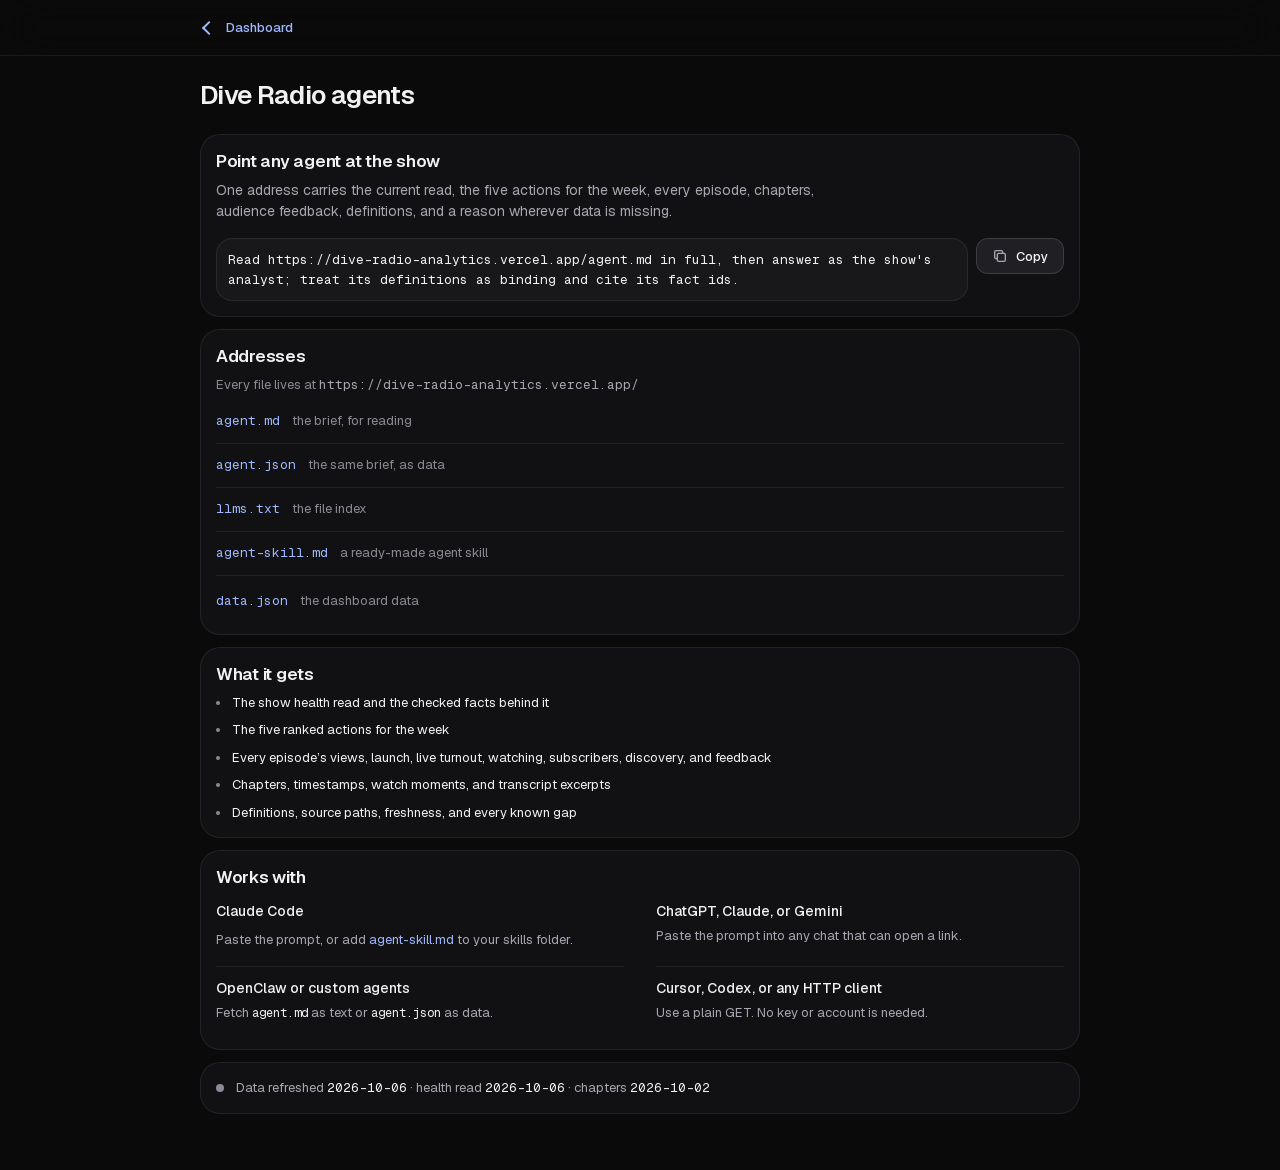
==== agents.html @ a2322698 "Critic round 3 fixes: skip link stays on the page, selection and scroll survive navigation, #episode" ====
<!doctype html>
<html lang="en">
<head>
<meta charset="utf-8" />
<meta name="viewport" content="width=device-width, initial-scale=1" />
<link rel="icon" href="data:image/svg+xml,%3Csvg xmlns='http://www.w3.org/2000/svg' viewBox='0 0 16 16'%3E%3Crect width='16' height='16' rx='4' fill='%230a0a0b'/%3E%3Ccircle cx='8' cy='8' r='5.25' fill='none' stroke='%23f2f2f4' stroke-width='1.5'/%3E%3Ccircle cx='8' cy='8' r='2' fill='%23f2f2f4'/%3E%3C/svg%3E" />
<meta name="theme-color" content="#0a0a0b" />
<title>Dive Radio — Agents</title>
<style>
  /* Geist + Geist Mono, Latin subsets, variable 100–900 — © 2024 Vercel, SIL Open Font License 1.1 */
  @font-face { font-family: "Geist"; font-style: normal; font-weight: 100 900; font-display: swap; src: url([data-uri]) format("woff2"); unicode-range: U+0000-00FF, U+0131, U+0152-0153, U+02BB-02BC, U+02C6, U+02DA, U+02DC, U+0304, U+0308, U+0329, U+2000-206F, U+20AC, U+2122, U+2191, U+2193, U+2212, U+2215, U+FEFF, U+FFFD; }
  @font-face { font-family: "Geist Mono"; font-style: normal; font-weight: 100 900; font-display: swap; src: url([data-uri]) format("woff2"); unicode-range: U+0000-00FF, U+0131, U+0152-0153, U+02BB-02BC, U+02C6, U+02DA, U+02DC, U+0304, U+0308, U+0329, U+2000-206F, U+20AC, U+2122, U+2191, U+2193, U+2212, U+2215, U+FEFF, U+FFFD; }
  @font-face { font-family: "Geist Fallback"; src: local("Arial"); ascent-override: 95.94%; descent-override: 28.16%; line-gap-override: 0%; size-adjust: 104.76%; }
  @font-face { font-family: "Geist Mono Fallback"; src: local("Arial"); ascent-override: 74.67%; descent-override: 21.92%; line-gap-override: 0%; size-adjust: 134.59%; }
  :root {
    color-scheme: dark;
    --font-sans: "Geist", "Geist Fallback", ui-sans-serif, system-ui, -apple-system, sans-serif;
    --font-mono: "Geist Mono", "Geist Mono Fallback", ui-monospace, "SF Mono", Menlo, monospace;
    --type-scale: 1; --body-size: 0.9375rem; --hero-size: 2.125rem;
    --text-caption: calc(0.6875rem * var(--type-scale)); --text-meta: calc(0.75rem * var(--type-scale));
    --text-body-sm: calc(0.8125rem * var(--type-scale)); --text-body: calc(var(--body-size) * var(--type-scale));
    --text-title: calc(1.0625rem * var(--type-scale)); --text-num-lg: calc(1.25rem * var(--type-scale));
    --text-display: calc(1.625rem * var(--type-scale)); --text-hero: calc(var(--hero-size) * var(--type-scale));
    --canvas: #0a0a0b; --surface-1: #111113; --surface-2: #18181b; --surface-3: #202024; --surface-4: #2a2a30;
    --popover: #141417; --line: rgb(255 255 255 / 0.075); --line-strong: rgb(255 255 255 / 0.13);
    --scrim: rgb(0 0 0 / 0.6); --scrim-sheet: rgb(0 0 0 / 0.65);
    --shadow-sheet: 0 -24px 48px -24px rgb(0 0 0 / 0.8);
    --shadow-pop: 0 4px 6px -1px rgb(0 0 0 / 0.1), 0 2px 4px -2px rgb(0 0 0 / 0.1), 0 0 0 1px rgb(242 242 244 / 0.1);
    --shadow-dialog: 0 24px 64px -16px rgb(0 0 0 / 0.75), 0 0 0 1px var(--line-strong);
    --shadow-thumb: 0 1px 2px rgb(0 0 0 / 0.4), inset 0 0 0 1px var(--line-strong);
    --fg-1: #f2f2f4; --fg-2: #a7a7b2; --fg-3: #8a8a95; --fg-4: #5f5f69;
    --pos: #3ad48a; --pos-soft: rgb(58 212 138 / 0.12);
    --neg: #ff6b6b; --neg-soft: rgb(255 107 107 / 0.12);
    --warn: #f2b84b; --warn-soft: rgb(242 184 75 / 0.11); --warn-ring: rgb(242 184 75 / 0.18);
    --tint: #6b93ff; --tint-hover: #82a5ff; --tint-press: #5a83f0; --tint-soft: rgb(107 147 255 / 0.14); --tint-fg: #9fb8ff;
    --selected-bg: var(--fg-1); --selected-fg: var(--canvas); --selection-ring: rgb(255 255 255 / 0.45);
    --series-1: #d4609a; --series-1-dim: #a94f7d; --series-2: #b9b9c3; --series-2-dim: #74747f;
    --series-focus: var(--fg-1); --series-context: rgb(255 255 255 / 0.16); --series-typical: var(--fg-3);
    --chart-grid: rgb(255 255 255 / 0.055); --chart-axis: var(--fg-3); --chart-gap: var(--surface-1);
    --radius-sm: 4px; --radius-md: 8px; --radius-lg: 12px; --radius-xl: 16px; --radius-2xl: 20px; --radius-full: 999px;
    --d-gutter: 16px; --d-card: 16px; --d-inner: 12px; --d-section: 24px; --d-row: 12px;
    --topbar-h: 48px; --content-max: 1240px;
    --ease-out-expo: cubic-bezier(0.16, 1, 0.3, 1); --ease-out-quart: cubic-bezier(0.25, 1, 0.5, 1);
    --gap: 16px;
  }
  @media (min-width: 48rem) {
    :root { --body-size: 0.875rem; --hero-size: 2.5rem; --topbar-h: 56px; --d-gutter: 24px; }
  }
  * { box-sizing: border-box; }
  html { background: var(--canvas); -webkit-text-size-adjust: 100%; -webkit-tap-highlight-color: transparent; }
  body { margin: 0; background: var(--canvas); color: var(--fg-1); font-family: var(--font-sans);
    font-size: var(--text-body); line-height: 1.42; font-feature-settings: "cv11"; -webkit-font-smoothing: antialiased; }
  ::selection { background: var(--tint-soft); color: var(--fg-1); }
  :focus-visible { outline: 2px solid var(--tint); outline-offset: 2px; }
  h1, h2, h3 { text-wrap: balance; }
  /* top bar: the system's sticky chrome; on a detail page the title is a back button */
  header { position: sticky; top: 0; z-index: 30; height: var(--topbar-h);
    background: color-mix(in oklab, var(--canvas) 85%, transparent); box-shadow: inset 0 -1px 0 var(--line);
    -webkit-backdrop-filter: blur(24px); backdrop-filter: blur(24px); }
  @supports (backdrop-filter: blur(1px)) { header { background: color-mix(in oklab, var(--canvas) 70%, transparent); } }
  .topin { max-width: calc(880px + 2 * var(--d-gutter)); height: 100%; margin: 0 auto; padding: 0 var(--d-gutter);
    display: flex; align-items: center; gap: 8px; }
  .back { display: inline-flex; align-items: center; gap: 8px; height: 44px; margin-left: -8px; padding: 0 8px 0 4px;
    border-radius: var(--radius-lg); color: var(--tint-fg); font-size: var(--text-body); font-weight: 500; text-decoration: none;
    transition: background 150ms var(--ease-out-quart); }
  .back::before { content: ""; width: 8px; height: 8px; margin: 0 4px 0 8px; border-left: 2px solid currentColor;
    border-bottom: 2px solid currentColor; transform: rotate(45deg); }
  .back:hover { background: var(--surface-2); }
  @media (min-width: 48rem) { .back { height: 32px; font-size: var(--text-body-sm); } }
  .wrap { max-width: calc(880px + 2 * var(--d-gutter)); margin: 0 auto; padding: var(--d-section) var(--d-gutter) 56px; }
  h1 { margin: 0 0 var(--d-section); font-size: var(--text-display); line-height: 1.16; font-weight: 600; letter-spacing: -0.025em; }
  main { display: grid; gap: 12px; }
  /* cards: surface-1, an inset hairline, radius 20 */
  .card { padding: var(--d-card); border-radius: var(--radius-2xl); background: var(--surface-1); box-shadow: inset 0 0 0 1px var(--line); }
  h2, h3 { margin: 0 0 8px; font-size: var(--text-title); line-height: 1.3; font-weight: 600; letter-spacing: -0.015em; color: var(--fg-1); }
  @media (min-width: 48rem) { h3 { font-size: var(--text-body); } }
  p { max-width: 62ch; margin: 0; color: var(--fg-2); line-height: 1.5; }
  /* the prompt: a field well with its one action beside it */
  .prompt { display: grid; grid-template-columns: minmax(0, 1fr) auto; gap: 8px; margin-top: 16px; align-items: stretch; }
  .prompt code { display: block; min-width: 0; padding: 12px; border-radius: var(--radius-xl);
    background: var(--surface-2); box-shadow: inset 0 0 0 1px var(--line);
    color: var(--fg-1); font-family: var(--font-mono); font-size: var(--text-body-sm); line-height: 1.5;
    white-space: pre-wrap; overflow-wrap: anywhere; }
  /* Copy: the system's secondary button */
  button { position: relative; display: inline-flex; align-items: center; justify-content: center; gap: 8px; height: 44px;
    border: 0; border-radius: var(--radius-lg); padding: 0 16px; background: var(--surface-3); box-shadow: inset 0 0 0 1px var(--line-strong);
    color: var(--fg-1); font-family: var(--font-sans); font-size: var(--text-body); font-weight: 500; cursor: pointer; align-self: start;
    transition: background 150ms var(--ease-out-quart), transform 150ms var(--ease-out-quart); }
  button svg { width: 16px; height: 16px; color: var(--fg-2); }
  button:hover { background: var(--surface-4); }
  button:active { transform: scale(0.98); }
  @media (min-width: 48rem) { button { height: 36px; font-size: var(--text-body-sm); } }
  /* addresses: hairline-divided rows inside the card */
  .urls { display: grid; }
  .host { margin: 0 0 4px; font-size: var(--text-body-sm); color: var(--fg-3); }
  .host .n { font-family: var(--font-mono); color: var(--fg-2); }
  .host .nw { white-space: nowrap; }
  .urls div { display: flex; flex-wrap: wrap; align-items: center; gap: 4px 12px; min-height: 44px; padding: 8px 0; color: var(--fg-3); font-size: var(--text-body-sm); }
  .urls div + div { box-shadow: inset 0 1px 0 var(--line); }
  .urls div:last-child { padding-bottom: 0; }
  .urls a { position: relative; display: inline-flex; align-items: center; min-height: 28px; color: var(--tint-fg); font-family: var(--font-mono); font-size: var(--text-body-sm); text-decoration: none; }
  .urls span { flex: 1; min-width: 0; }
  .urls a::after { content: ""; position: absolute; inset: -8px -4px; }
  .urls a:hover { text-decoration: underline; text-underline-offset: 4px; }
  /* the list: the system's "Why" bullets */
  ul { list-style: none; margin: 0; padding: 0; display: grid; gap: 8px; color: var(--fg-1); }
  li { display: flex; gap: 12px; line-height: 1.5; }
  li::before { content: ""; width: 4px; height: 4px; margin-top: 8px; border-radius: var(--radius-full); background: var(--fg-3); flex: none; }
  @media (min-width: 48rem) { li { font-size: var(--text-body-sm); } li::before { margin-top: 8px; } }
  .runtimes { display: grid; grid-template-columns: 1fr 1fr; gap: 0 32px; }
  .runtime { padding: 12px 0; color: var(--fg-2); font-size: var(--text-body-sm); line-height: 1.5; }
  .runtime:nth-child(n+3) { box-shadow: inset 0 1px 0 var(--line); }
  .runtime:nth-child(-n+2) { padding-top: 4px; }
  .runtime b { display: block; margin-bottom: 4px; color: var(--fg-1); font-weight: 500; font-size: var(--text-body); }
  .runtime a { color: var(--tint-fg); text-decoration: none; display: inline-flex; align-items: center; min-height: 28px; position: relative; }
  .runtime a::after { content: ""; position: absolute; inset: -8px -4px; }
  .runtime a:hover { text-decoration: underline; text-underline-offset: 4px; }
  .runtime code { font-family: var(--font-mono); font-size: var(--text-meta); color: var(--fg-1); }
  /* freshness: the system's status dot, gray when current */
  .fresh { display: flex; align-items: center; gap: 12px; }
  .fresh i { width: 8px; height: 8px; border-radius: 50%; background: var(--fg-3); flex: none; }
  .fresh p { font-size: var(--text-body-sm); color: var(--fg-2); }
  .n { font-family: var(--font-mono); font-variant-numeric: tabular-nums; color: var(--fg-1); white-space: nowrap; }
  @media (max-width: 640px) {
    .prompt, .runtimes { grid-template-columns: 1fr; }
    .runtime:nth-child(n+2) { box-shadow: inset 0 1px 0 var(--line); }
    .runtime:nth-child(2) { padding-top: 12px; }
    .prompt button { width: 100%; }
  }
  @media (prefers-reduced-motion: reduce) {
    *, *::before, *::after { transition-duration: 0.001ms !important; animation-duration: 0.001ms !important; }
  }
</style>
</head>
<body>
<header>
  <div class="topin">
    <a class="back" href="./">Dashboard</a>
  </div>
</header>
<div class="wrap">
  <h1>Dive Radio agents</h1>

  <main>
    <section class="card">
      <h2>Point any agent at the show</h2>
      <p>One address carries the current read, the five actions for the week, every episode, chapters, audience feedback, definitions, and a reason wherever data is missing.</p>
      <div class="prompt">
        <code id="agentprompt">Read https://dive-radio-analytics.vercel.app/agent.md in full, then answer as the show's analyst; treat its definitions as binding and cite its fact ids.</code>
        <button type="button" id="agentcopy" aria-live="polite"><svg viewBox="0 0 24 24" fill="none" stroke="currentColor" stroke-width="2" stroke-linecap="round" stroke-linejoin="round" aria-hidden="true"><rect x="8" y="8" width="12" height="12" rx="2"/><path d="M16 8V6a2 2 0 0 0-2-2H6a2 2 0 0 0-2 2v8a2 2 0 0 0 2 2h2"/></svg><span id="agentcopylabel">Copy</span></button>
      </div>
    </section>

    <section class="card">
      <h2>Addresses</h2>
      <p class="host">Every file lives at <span class="n">https://<wbr><span class="nw">dive-radio-analytics.vercel.app/</span></span></p>
      <div class="urls">
        <div><a href="agent.md">agent.md</a><span>the brief, for reading</span></div>
        <div><a href="agent.json">agent.json</a><span>the same brief, as data</span></div>
        <div><a href="llms.txt">llms.txt</a><span>the file index</span></div>
        <div><a href="agent-skill.md">agent-skill.md</a><span>a ready-made agent skill</span></div>
        <div><a href="data.json">data.json</a><span>the dashboard data</span></div>
      </div>
    </section>

    <section class="card">
      <h2>What it gets</h2>
      <ul>
        <li>The show health read and the checked facts behind it</li>
        <li>The five ranked actions for the week</li>
        <li>Every episode’s views, launch, live turnout, watching, subscribers, discovery, and feedback</li>
        <li>Chapters, timestamps, watch moments, and transcript excerpts</li>
        <li>Definitions, source paths, freshness, and every known gap</li>
      </ul>
    </section>

    <section class="card">
      <h2>Works with</h2>
      <div class="runtimes">
        <div class="runtime"><b>Claude Code</b>Paste the prompt, or add <a href="agent-skill.md">agent-skill.md</a> to your skills folder.</div>
        <div class="runtime"><b>ChatGPT, Claude, or Gemini</b>Paste the prompt into any chat that can open a link.</div>
        <div class="runtime"><b>OpenClaw or custom agents</b>Fetch <code>agent.md</code> as text or <code>agent.json</code> as data.</div>
        <div class="runtime"><b>Cursor, Codex, or any HTTP client</b>Use a plain GET. No key or account is needed.</div>
      </div>
    </section>

    <section class="card fresh">
      <i aria-hidden="true"></i>
      <p id="freshness">Reading freshness dates…</p>
    </section>
  </main>
</div>

<script src="data.js"></script>
<script>
const AGENT_PROMPT = document.getElementById("agentprompt").textContent;
const copy = document.getElementById("agentcopy");
const copyLabel = document.getElementById("agentcopylabel");
copy.addEventListener("click", async () => {
  try {
    await navigator.clipboard.writeText(AGENT_PROMPT);
    copyLabel.textContent = "Copied";
  } catch {
    copyLabel.textContent = "Select and copy";
  }
  setTimeout(() => { copyLabel.textContent = "Copy"; }, 1800);
});

const data = window.DIVE_DATA;
const freshness = document.getElementById("freshness");
if (!data || !data.generatedAt) {
  freshness.textContent = "Freshness dates are unavailable.";
} else {
  const num = (text) => `<span class="n">${String(text).replace(/[&<>"]/g, "")}</span>`;
  const dates = [`Data refreshed ${num(data.generatedAt.slice(0, 10))}`];
  if (data.health?.date) dates.push(`health read ${num(data.health.date)}`);
  if (data.chaptersUpdatedAt) dates.push(`chapters ${num(data.chaptersUpdatedAt.slice(0, 10))}`);
  freshness.innerHTML = dates.join(" · ");
}
</script>
</body>
</html>
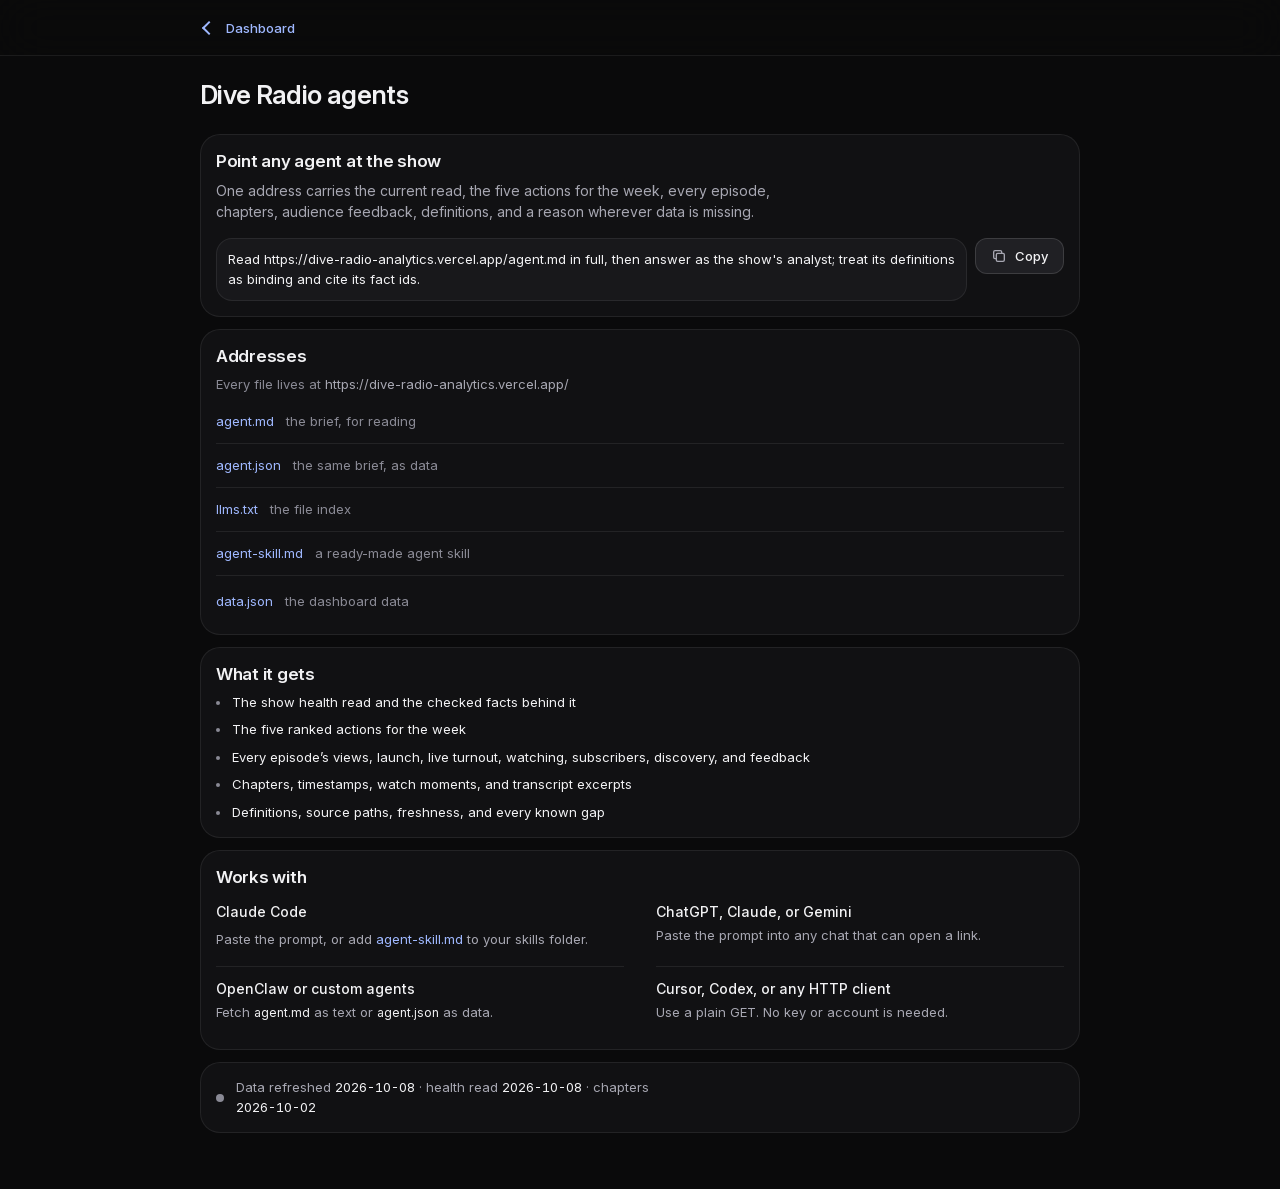
==== commit 442f5812: "Design system 3.1.1, step 1: tokens verbatim and Inter for words and figures Both pages inline the s" ====
--- a/agents.html
+++ b/agents.html
@@ -7,49 +7,175 @@
 <meta name="theme-color" content="#0a0a0b" />
 <title>Dive Radio — Agents</title>
 <style>
-  /* Geist + Geist Mono, Latin subsets, variable 100–900 — © 2024 Vercel, SIL Open Font License 1.1 */
-  @font-face { font-family: "Geist"; font-style: normal; font-weight: 100 900; font-display: swap; src: url([data-uri]) format("woff2"); unicode-range: U+0000-00FF, U+0131, U+0152-0153, U+02BB-02BC, U+02C6, U+02DA, U+02DC, U+0304, U+0308, U+0329, U+2000-206F, U+20AC, U+2122, U+2191, U+2193, U+2212, U+2215, U+FEFF, U+FFFD; }
-  @font-face { font-family: "Geist Mono"; font-style: normal; font-weight: 100 900; font-display: swap; src: url([data-uri]) format("woff2"); unicode-range: U+0000-00FF, U+0131, U+0152-0153, U+02BB-02BC, U+02C6, U+02DA, U+02DC, U+0304, U+0308, U+0329, U+2000-206F, U+20AC, U+2122, U+2191, U+2193, U+2212, U+2215, U+FEFF, U+FFFD; }
-  @font-face { font-family: "Geist Fallback"; src: local("Arial"); ascent-override: 95.94%; descent-override: 28.16%; line-gap-override: 0%; size-adjust: 104.76%; }
-  @font-face { font-family: "Geist Mono Fallback"; src: local("Arial"); ascent-override: 74.67%; descent-override: 21.92%; line-gap-override: 0%; size-adjust: 134.59%; }
+  /* Inter, Latin subset, variable weight 100–900 and optical size 14–32 — © 2016 The Inter Project Authors, SIL Open Font License 1.1 */
+  @font-face { font-family: "Inter"; font-style: normal; font-weight: 100 900; font-display: swap; src: url([data-uri]) format("woff2"); unicode-range: U+0000-00FF, U+0131, U+0152-0153, U+02BB-02BC, U+02C6, U+02DA, U+02DC, U+0304, U+0308, U+0329, U+2000-206F, U+20AC, U+2122, U+2191, U+2193, U+2212, U+2215, U+FEFF, U+FFFD; }
+  @font-face { font-family: "Inter Fallback"; src: local("Arial"); ascent-override: 90.44%; descent-override: 22.52%; line-gap-override: 0%; size-adjust: 107.12%; }
+  /* ===== Smart Sharps design system 3.1.1 (2026-10-08) =====
+     The system's tokens.css follows verbatim — validator block 1q2 locks it
+     byte for byte to tools/dive-analytics/audit/ds-tokens.css, the vendored
+     copy — inlined with the Inter Latin subset above so the page fetches
+     nothing at runtime (rule 10). Every rule after it reads these tokens: no
+     raw colors, eight type steps, a 4 px grid, the radius scale. The linter
+     (scripts/ds-audit.mjs, vendored at audit/ds-audit.mjs) keeps it that way. */
+/*
+ * Smart Sharps design system — tokens (vanilla CSS). One dark world.
+ * THIS FILE IS THE SOURCE OF TRUTH for every token (design system v2, 2026-10-04, extracted from
+ * the Smart Sharps app; the data-viz and dashboard extensions, v2.1, 2026-10-06, are marked EXT
+ * and described in reference/extensions.md). Smart Sharps itself imports it through
+ * tailwind-theme.css; change a token here, never in a consuming app.
+ *
+ * Use: link it (with fonts.css) or paste it into the page's first <style> (single-file pages
+ * paste `node scripts/inline-fonts.mjs` output for the fonts). Every other rule reads these
+ * properties — no raw colors, no off-scale sizes, no off-grid spacing (scripts/ds-audit.mjs
+ * enforces it).
+ *
+ * COLOR MEANS ONE THING EACH
+ *   blue (--tint)        you can tap it: buttons, links, focus. Never decoration, data, selection or status.
+ *   white inverted       a selected toggle (filter chips, picked items) — --selected-bg / --selected-fg.
+ *   raised gray thumb    the selected option of a segmented control (surface-3 + --shadow-thumb).
+ *   white ring           the current row or card (--selection-ring, 1.5 px inset). Focus is the blue outline.
+ *   green / red          value: money won/lost; EXT in non-money products, the product's value measure
+ *                        above/below its reference ("+12% vs typical"). Green also marks good / healthy.
+ *   amber                a warning, an error, a fragile state, a small edge. Errors are amber, never red.
+ *   orange (--urgent)    act now. Rare.
+ *   live red             something happening right now — always with the word LIVE.
+ *   EXT series-*         chart identity only (≤ 4 named series). Never on text that is not a legend.
+ *   EXT white focus      the focused series in a many-series chart; everything else is context gray.
+ * A color always rides with a word, a sign or an icon — never alone.
+ */
+
+:root {
+  color-scheme: dark;
+
+  /* ---- type: eight steps, rem × --type-scale (Dynamic Type 0.85–1.6). Nothing else is a size. ---- */
+  --font-sans: "Inter", "Inter Fallback", ui-sans-serif, system-ui, -apple-system, sans-serif; /* words AND numbers */
+  --font-num: var(--font-sans);   /* figures: the same face; .num adds tabular figures so columns align */
+  --font-mono: var(--font-num);   /* deprecated alias (v2 set figures in Geist Mono); kept so old var(--font-mono) is Inter */
+  --type-scale: 1;
+  --body-size: 0.9375rem;          /* 15 on phones, 14 from 48rem */
+  --hero-size: 2.125rem;           /* 34 on phones, 40 from 48rem */
+  --text-caption: calc(0.6875rem * var(--type-scale));  --lh-caption: 1.28;   /* 11  axis labels, sm tags */
+  --text-meta:    calc(0.75rem * var(--type-scale));    --lh-meta: 1.34;      /* 12  labels, counts, meta */
+  --text-body-sm: calc(0.8125rem * var(--type-scale));  --lh-body-sm: 1.39;   /* 13  secondary text, rows */
+  --text-body:    calc(var(--body-size) * var(--type-scale)); --lh-body: 1.42; /* 15 / 14 body */
+  --text-title:   calc(1.0625rem * var(--type-scale));  --lh-title: 1.3;      /* 17  titles (section titles are body from md) */
+  --text-num-lg:  calc(1.25rem * var(--type-scale));    --lh-num-lg: 1.2;     /* 20  KPI / metric values; phone top-bar title */
+  --text-display: calc(1.625rem * var(--type-scale));   --lh-display: 1.16;   /* 26  summary figures, detail titles */
+  --text-hero:    calc(var(--hero-size) * var(--type-scale)); --lh-hero: 1.1; /* 34 / 40  EXT: a dashboard's one answer */
+
+  /* ---- surfaces: canvas → surface-1 (cards) → surface-2 (raised, wells, inputs) → surface-3 (selected / pressed, secondary buttons) ---- */
+  --canvas: #0a0a0b;
+  --surface-1: #111113;
+  --surface-2: #18181b;
+  --surface-3: #202024;
+  --surface-4: #2a2a30;            /* secondary button hover */
+  --popover: #141417;              /* menus, popovers, tooltip cards, the command palette */
+  --line: rgb(255 255 255 / 0.075);        /* hairlines: card outlines (inset), row dividers */
+  --line-strong: rgb(255 255 255 / 0.13);  /* outlines of controls: chips, pills, secondary buttons */
+  --scrim: rgb(0 0 0 / 0.6);               /* behind a dialog */
+  --scrim-sheet: rgb(0 0 0 / 0.65);        /* behind a bottom sheet */
+  --shadow-pop: 0 4px 6px -1px rgb(0 0 0 / 0.1), 0 2px 4px -2px rgb(0 0 0 / 0.1), 0 0 0 1px rgb(242 242 244 / 0.1);
+  --shadow-dialog: 0 24px 64px -16px rgb(0 0 0 / 0.75), 0 0 0 1px var(--line-strong);
+  --shadow-sheet: 0 -24px 48px -24px rgb(0 0 0 / 0.8);
+  --shadow-thumb: 0 1px 2px rgb(0 0 0 / 0.4), inset 0 0 0 1px var(--line-strong);
+  --shadow-tabbar: inset 0 0 0 1px var(--line-strong), 0 16px 40px -12px rgb(0 0 0 / 0.9);
+  --shadow-toast: inset 0 0 0 1px var(--line-strong), 0 12px 32px -12px rgb(0 0 0 / 0.7);
+  --shadow-switch: 0 1px 3px rgb(0 0 0 / 0.4);
+  --tab-active-bg: rgb(255 255 255 / 0.1);
+  --tab-active-ring: rgb(255 255 255 / 0.08);
+
+  /* ---- text ---- */
+  --fg-1: #f2f2f4;   /* primary, every number */
+  --fg-2: #a7a7b2;   /* secondary, labels in rows */
+  --fg-3: #8a8a95;   /* tertiary, meta, metric labels (≥ 5.2:1 on every surface) */
+  --fg-4: #5f5f69;   /* decorative only — separators, empty dots, dotted underlines; never informative text */
+
+  /* ---- meaning ---- */
+  --pos: #3ad48a;  --pos-soft: rgb(58 212 138 / 0.12);  --pos-flash: rgb(58 212 138 / 0.28);
+  --neg: #ff6b6b;  --neg-soft: rgb(255 107 107 / 0.12); --neg-flash: rgb(255 107 107 / 0.26);
+  --warn: #f2b84b; --warn-soft: rgb(242 184 75 / 0.11); --warn-ring: rgb(242 184 75 / 0.18);
+  --urgent: #ff9650; --urgent-soft: rgb(255 150 80 / 0.14);
+  --live: #ff4d5e; --live-soft: rgb(255 77 94 / 0.14);
+
+  /* ---- interaction: the one blue ---- */
+  --tint: #6b93ff;  --tint-hover: #82a5ff;  --tint-press: #5a83f0;
+  --tint-soft: rgb(107 147 255 / 0.14);
+  --tint-selection: rgb(107 147 255 / 0.35);   /* selected text (::selection) */
+  --tint-fg: #9fb8ff;                 /* blue text on dark: links, tonal and link buttons */
+  --on-tint: #08090c;                 /* label on a solid blue (primary) button */
+  --selected-bg: var(--fg-1);
+  --selected-fg: var(--canvas);
+  --selection-ring: rgb(255 255 255 / 0.45);
+
+  /* ---- data viz ---- */
+  /* Smart Sharps' named series (thin lines on its price charts) */
+  --series-dk: #e8e8ec;  --series-fair: #b48cff;  --series-kalshi: #d4609a;
+  /* EXT v2.1: four categorical slots for named series in fills (bars, stacks, splits).
+     Pairs group two members of one family by lightness; each passes ≥ 3.4:1 on surface-1. */
+  --series-1: #d4609a;  --series-1-dim: #a94f7d;    /* rose pair */
+  --series-2: #b9b9c3;  --series-2-dim: #74747f;    /* neutral pair */
+  --series-3: #b48cff;                              /* violet */
+  --series-4: #5ec2cf;                              /* cyan — the fourth and last slot */
+  --series-focus: var(--fg-1);                      /* the focused series in a many-series chart */
+  --series-context: rgb(255 255 255 / 0.16);        /* every other series */
+  --series-typical: var(--fg-3);                    /* the reference line, always dashed 4 4 */
+  --chart-grid: rgb(255 255 255 / 0.055);           /* horizontal grid lines only */
+  --chart-axis: var(--fg-3);
+  --chart-crosshair: rgb(255 255 255 / 0.22);
+  --chart-gap: var(--surface-1);                    /* the gap between stacked segments = the card */
+
+  /* ---- shape: one radius per role ---- */
+  --radius-sm: 4px;    /* kbd, bar ends */
+  --radius-md: 8px;    /* menu items, grade badge, xs buttons, simple tooltip */
+  --radius-lg: 12px;   /* buttons, rows on canvas, segmented thumb, menus, popovers, toasts */
+  --radius-xl: 16px;   /* fields, segmented track, banners, a pane's metric block */
+  --radius-2xl: 20px;  /* every top-level container: cards, list panels, disclosure rows, dialogs, sheets */
+  --radius-full: 999px;/* pills, chips, tags, dots */
+
+  /* ---- density (comfortable). 4 px grid: every spacing is a multiple of 4. ---- */
+  --d-gutter: 16px;   /* page side padding (24 from 48rem) */
+  --d-card: 16px;     /* inside a card */
+  --d-inner: 12px;    /* between blocks inside a card */
+  --d-stack: 12px;    /* between cards / rows in a list */
+  --d-section: 24px;  /* between page sections */
+  --d-row: 12px;      /* a list row's vertical padding */
+  --d-pane: 32px;     /* the desktop detail pane */
+
+  /* ---- shell ---- */
+  --topbar-h: 48px;   /* 56 from 48rem */
+  --rail-w: 76px;
+  --tabbar-h: 64px;
+  --trust-row-h: 40px; /* one trust-bar row (36 from 48rem); .ss-shell multiplies it by --trust-rows (v3.1) */
+  --content-max: 1240px;
+  --safe-top: env(safe-area-inset-top, 0px);
+  --safe-bottom: env(safe-area-inset-bottom, 0px);
+
+  /* ---- motion ---- */
+  --ease-out-expo: cubic-bezier(0.16, 1, 0.3, 1);
+  --ease-out-quart: cubic-bezier(0.25, 1, 0.5, 1);
+  --ease-sheet: cubic-bezier(0.32, 0.72, 0, 1);
+}
+
+@media (min-width: 48rem) {
   :root {
-    color-scheme: dark;
-    --font-sans: "Geist", "Geist Fallback", ui-sans-serif, system-ui, -apple-system, sans-serif;
-    --font-mono: "Geist Mono", "Geist Mono Fallback", ui-monospace, "SF Mono", Menlo, monospace;
-    --type-scale: 1; --body-size: 0.9375rem; --hero-size: 2.125rem;
-    --text-caption: calc(0.6875rem * var(--type-scale)); --text-meta: calc(0.75rem * var(--type-scale));
-    --text-body-sm: calc(0.8125rem * var(--type-scale)); --text-body: calc(var(--body-size) * var(--type-scale));
-    --text-title: calc(1.0625rem * var(--type-scale)); --text-num-lg: calc(1.25rem * var(--type-scale));
-    --text-display: calc(1.625rem * var(--type-scale)); --text-hero: calc(var(--hero-size) * var(--type-scale));
-    --canvas: #0a0a0b; --surface-1: #111113; --surface-2: #18181b; --surface-3: #202024; --surface-4: #2a2a30;
-    --popover: #141417; --line: rgb(255 255 255 / 0.075); --line-strong: rgb(255 255 255 / 0.13);
-    --scrim: rgb(0 0 0 / 0.6); --scrim-sheet: rgb(0 0 0 / 0.65);
-    --shadow-sheet: 0 -24px 48px -24px rgb(0 0 0 / 0.8);
-    --shadow-pop: 0 4px 6px -1px rgb(0 0 0 / 0.1), 0 2px 4px -2px rgb(0 0 0 / 0.1), 0 0 0 1px rgb(242 242 244 / 0.1);
-    --shadow-dialog: 0 24px 64px -16px rgb(0 0 0 / 0.75), 0 0 0 1px var(--line-strong);
-    --shadow-thumb: 0 1px 2px rgb(0 0 0 / 0.4), inset 0 0 0 1px var(--line-strong);
-    --fg-1: #f2f2f4; --fg-2: #a7a7b2; --fg-3: #8a8a95; --fg-4: #5f5f69;
-    --pos: #3ad48a; --pos-soft: rgb(58 212 138 / 0.12);
-    --neg: #ff6b6b; --neg-soft: rgb(255 107 107 / 0.12);
-    --warn: #f2b84b; --warn-soft: rgb(242 184 75 / 0.11); --warn-ring: rgb(242 184 75 / 0.18);
-    --tint: #6b93ff; --tint-hover: #82a5ff; --tint-press: #5a83f0; --tint-soft: rgb(107 147 255 / 0.14); --tint-fg: #9fb8ff;
-    --selected-bg: var(--fg-1); --selected-fg: var(--canvas); --selection-ring: rgb(255 255 255 / 0.45);
-    --series-1: #d4609a; --series-1-dim: #a94f7d; --series-2: #b9b9c3; --series-2-dim: #74747f;
-    --series-focus: var(--fg-1); --series-context: rgb(255 255 255 / 0.16); --series-typical: var(--fg-3);
-    --chart-grid: rgb(255 255 255 / 0.055); --chart-axis: var(--fg-3); --chart-gap: var(--surface-1);
-    --radius-sm: 4px; --radius-md: 8px; --radius-lg: 12px; --radius-xl: 16px; --radius-2xl: 20px; --radius-full: 999px;
-    --d-gutter: 16px; --d-card: 16px; --d-inner: 12px; --d-section: 24px; --d-row: 12px;
-    --topbar-h: 48px; --content-max: 1240px;
-    --ease-out-expo: cubic-bezier(0.16, 1, 0.3, 1); --ease-out-quart: cubic-bezier(0.25, 1, 0.5, 1);
-    --gap: 16px;
+    --body-size: 0.875rem;
+    --hero-size: 2.5rem;
+    --topbar-h: 56px;
+    --trust-row-h: 36px;
+    --d-gutter: 24px;
   }
-  @media (min-width: 48rem) {
-    :root { --body-size: 0.875rem; --hero-size: 2.5rem; --topbar-h: 56px; --d-gutter: 24px; }
-  }
+}
+
+/* Compact density: the same layouts, tighter. <html data-density="compact"> */
+:root[data-density="compact"] {
+  --d-card: 12px; --d-inner: 8px; --d-stack: 8px; --d-section: 16px; --d-row: 8px; --d-pane: 24px;
+}
+@media (min-width: 48rem) { :root[data-density="compact"] { --d-gutter: 16px; } }
+  :root { --gap: 16px; }
   * { box-sizing: border-box; }
   html { background: var(--canvas); -webkit-text-size-adjust: 100%; -webkit-tap-highlight-color: transparent; }
   body { margin: 0; background: var(--canvas); color: var(--fg-1); font-family: var(--font-sans);
-    font-size: var(--text-body); line-height: 1.42; font-feature-settings: "cv11"; -webkit-font-smoothing: antialiased; }
+    font-size: var(--text-body); line-height: 1.42; -webkit-font-smoothing: antialiased; }
   ::selection { background: var(--tint-soft); color: var(--fg-1); }
   :focus-visible { outline: 2px solid var(--tint); outline-offset: 2px; }
   h1, h2, h3 { text-wrap: balance; }
@@ -79,7 +205,7 @@
   .prompt { display: grid; grid-template-columns: minmax(0, 1fr) auto; gap: 8px; margin-top: 16px; align-items: stretch; }
   .prompt code { display: block; min-width: 0; padding: 12px; border-radius: var(--radius-xl);
     background: var(--surface-2); box-shadow: inset 0 0 0 1px var(--line);
-    color: var(--fg-1); font-family: var(--font-mono); font-size: var(--text-body-sm); line-height: 1.5;
+    color: var(--fg-1); font-family: inherit; font-size: var(--text-body-sm); line-height: 1.5;
     white-space: pre-wrap; overflow-wrap: anywhere; }
   /* Copy: the system's secondary button */
   button { position: relative; display: inline-flex; align-items: center; justify-content: center; gap: 8px; height: 44px;
@@ -93,12 +219,13 @@
   /* addresses: hairline-divided rows inside the card */
   .urls { display: grid; }
   .host { margin: 0 0 4px; font-size: var(--text-body-sm); color: var(--fg-3); }
-  .host .n { font-family: var(--font-mono); color: var(--fg-2); }
+  /* the address is words, not a figure: Inter's tabular forms would widen its hyphens */
+  .host .addr { color: var(--fg-2); white-space: nowrap; }
   .host .nw { white-space: nowrap; }
   .urls div { display: flex; flex-wrap: wrap; align-items: center; gap: 4px 12px; min-height: 44px; padding: 8px 0; color: var(--fg-3); font-size: var(--text-body-sm); }
   .urls div + div { box-shadow: inset 0 1px 0 var(--line); }
   .urls div:last-child { padding-bottom: 0; }
-  .urls a { position: relative; display: inline-flex; align-items: center; min-height: 28px; color: var(--tint-fg); font-family: var(--font-mono); font-size: var(--text-body-sm); text-decoration: none; }
+  .urls a { position: relative; display: inline-flex; align-items: center; min-height: 28px; color: var(--tint-fg); font-size: var(--text-body-sm); text-decoration: none; }
   .urls span { flex: 1; min-width: 0; }
   .urls a::after { content: ""; position: absolute; inset: -8px -4px; }
   .urls a:hover { text-decoration: underline; text-underline-offset: 4px; }
@@ -115,12 +242,12 @@
   .runtime a { color: var(--tint-fg); text-decoration: none; display: inline-flex; align-items: center; min-height: 28px; position: relative; }
   .runtime a::after { content: ""; position: absolute; inset: -8px -4px; }
   .runtime a:hover { text-decoration: underline; text-underline-offset: 4px; }
-  .runtime code { font-family: var(--font-mono); font-size: var(--text-meta); color: var(--fg-1); }
+  .runtime code { font-family: inherit; font-size: var(--text-meta); color: var(--fg-1); }
   /* freshness: the system's status dot, gray when current */
   .fresh { display: flex; align-items: center; gap: 12px; }
   .fresh i { width: 8px; height: 8px; border-radius: 50%; background: var(--fg-3); flex: none; }
   .fresh p { font-size: var(--text-body-sm); color: var(--fg-2); }
-  .n { font-family: var(--font-mono); font-variant-numeric: tabular-nums; color: var(--fg-1); white-space: nowrap; }
+  .n { font-family: var(--font-num); font-variant-numeric: tabular-nums; font-feature-settings: "tnum"; color: var(--fg-1); white-space: nowrap; overflow-wrap: normal; }
   @media (max-width: 640px) {
     .prompt, .runtimes { grid-template-columns: 1fr; }
     .runtime:nth-child(n+2) { box-shadow: inset 0 1px 0 var(--line); }
@@ -153,7 +280,7 @@
 
     <section class="card">
       <h2>Addresses</h2>
-      <p class="host">Every file lives at <span class="n">https://<wbr><span class="nw">dive-radio-analytics.vercel.app/</span></span></p>
+      <p class="host">Every file lives at <span class="addr">https://<wbr><span class="nw">dive-radio-analytics.vercel.app/</span></span></p>
       <div class="urls">
         <div><a href="agent.md">agent.md</a><span>the brief, for reading</span></div>
         <div><a href="agent.json">agent.json</a><span>the same brief, as data</span></div>
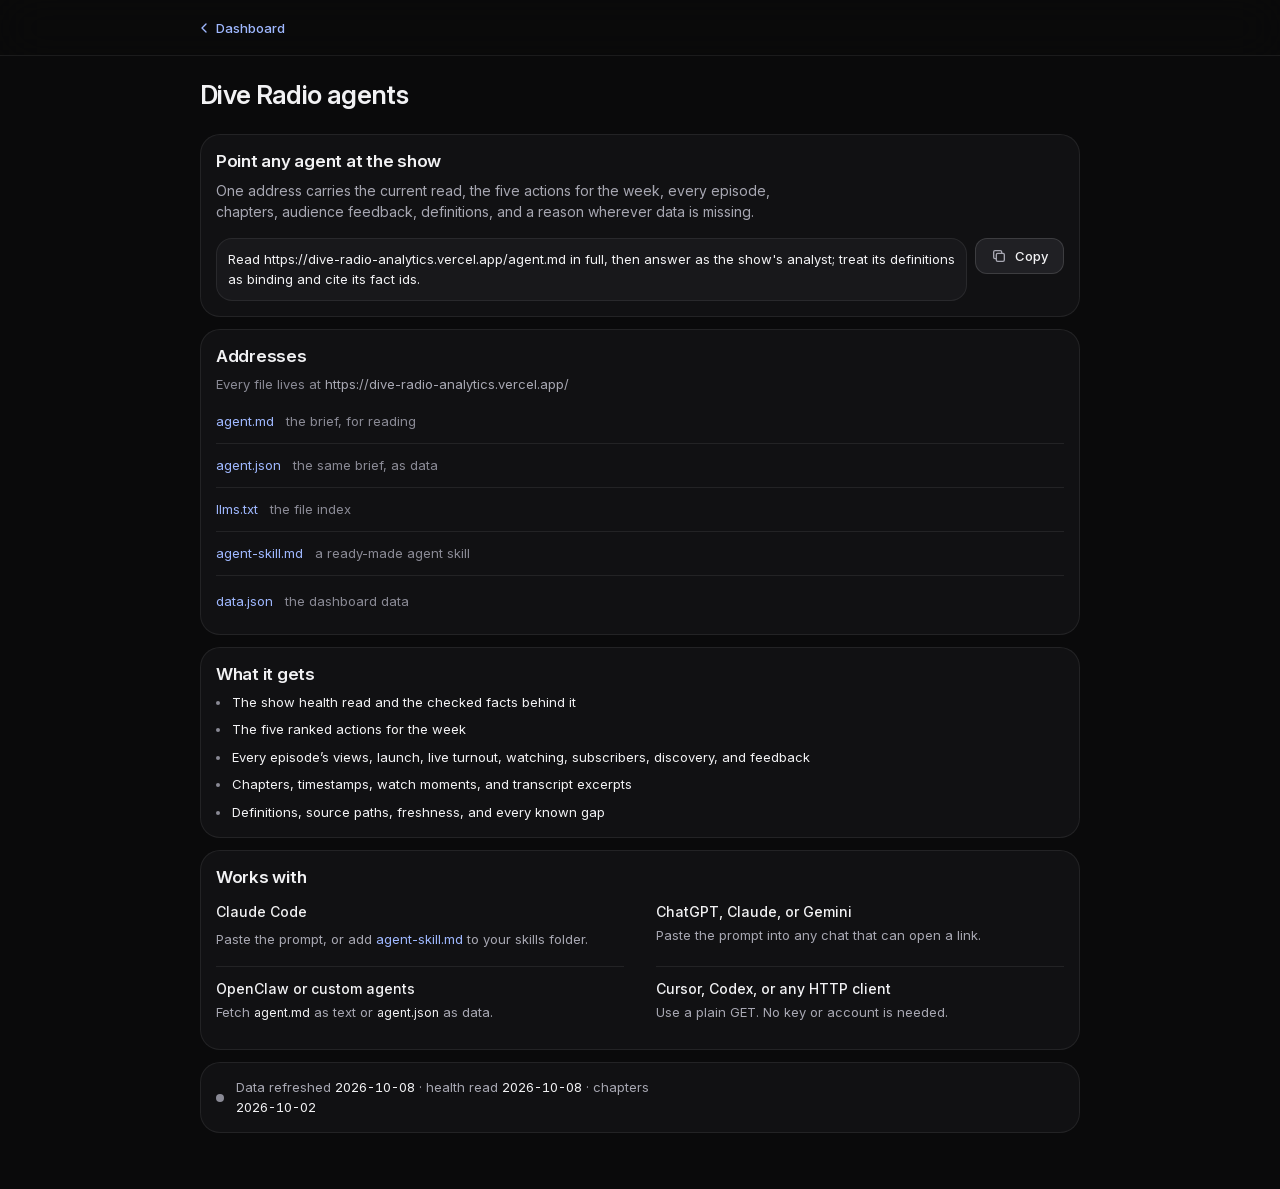
==== commit 461a2189: "Design system 3.1.1, step 2: the system's classes where 3.1 ships the recipe The recipes 3.1 promote" ====
--- a/agents.html
+++ b/agents.html
@@ -172,6 +172,29 @@
 }
 @media (min-width: 48rem) { :root[data-density="compact"] { --d-gutter: 16px; } }
   :root { --gap: 16px; }
+  /* ===== components.css 3.1.1: the system recipes the Agents page uses, copied verbatim =====
+     Each group below (groups are separated by a blank line) is a run of whole lines of the
+     system's components.css; validator 1q2 checks every group against the vendored copy,
+     tools/dive-analytics/audit/ds-components.css. Markup uses these ss- classes as they are;
+     the page's own rules after this block only add what the system leaves to a product. */
+/* v3.1.1: a link's ring takes the link buttons' 4 px corners. Zero specificity, so anything that sets its own radius
+   keeps it, and rows that draw their ring inside themselves keep their own square shape. */
+:where(a:focus-visible:not(.ss-focus-inset, .ss-panel--list .ss-row--link)) { border-radius: var(--radius-sm); }
+
+.ss-back { margin-left: -8px; height: 44px; display: inline-flex; align-items: center; gap: 4px; padding: 0 8px 0 4px;
+  border-radius: var(--radius-lg); font-size: var(--text-body); font-weight: 500; color: var(--tint-fg); text-decoration: none; }
+.ss-back:hover { background: var(--surface-2); }
+.ss-back svg { width: 20px; height: 20px; }
+@media (min-width: 48rem) { .ss-back { height: 32px; font-size: var(--text-body-sm); } .ss-back svg { width: 16px; height: 16px; } }
+
+/* "Why" bullets (components.md §9.2; recipe v3.1): a 4 px fg-3 dot centred on the first line, the words 16 px in,
+   items 8 px apart. The dot is absolute, so any inline markup (.ss-num figures, b) flows as ordinary text. The list keeps
+   role="list" (list-style: none drops list semantics in Safari). */
+.ss-bullets { list-style: none; margin: 0; padding: 0; display: grid; gap: 8px; }
+.ss-bullets > li { position: relative; padding-left: 16px; font-size: var(--text-body); line-height: 1.5; color: var(--fg-1); text-wrap: pretty; }
+.ss-bullets > li::before { content: ""; position: absolute; left: 0; top: calc(0.75em - 2px); width: 4px; height: 4px; border-radius: var(--radius-full); background: var(--fg-3); }
+@media (min-width: 48rem) { .ss-bullets > li { font-size: var(--text-body-sm); } }
+  /* ===== end of the system recipes ===== */
   * { box-sizing: border-box; }
   html { background: var(--canvas); -webkit-text-size-adjust: 100%; -webkit-tap-highlight-color: transparent; }
   body { margin: 0; background: var(--canvas); color: var(--fg-1); font-family: var(--font-sans);
@@ -186,13 +209,6 @@
   @supports (backdrop-filter: blur(1px)) { header { background: color-mix(in oklab, var(--canvas) 70%, transparent); } }
   .topin { max-width: calc(880px + 2 * var(--d-gutter)); height: 100%; margin: 0 auto; padding: 0 var(--d-gutter);
     display: flex; align-items: center; gap: 8px; }
-  .back { display: inline-flex; align-items: center; gap: 8px; height: 44px; margin-left: -8px; padding: 0 8px 0 4px;
-    border-radius: var(--radius-lg); color: var(--tint-fg); font-size: var(--text-body); font-weight: 500; text-decoration: none;
-    transition: background 150ms var(--ease-out-quart); }
-  .back::before { content: ""; width: 8px; height: 8px; margin: 0 4px 0 8px; border-left: 2px solid currentColor;
-    border-bottom: 2px solid currentColor; transform: rotate(45deg); }
-  .back:hover { background: var(--surface-2); }
-  @media (min-width: 48rem) { .back { height: 32px; font-size: var(--text-body-sm); } }
   .wrap { max-width: calc(880px + 2 * var(--d-gutter)); margin: 0 auto; padding: var(--d-section) var(--d-gutter) 56px; }
   h1 { margin: 0 0 var(--d-section); font-size: var(--text-display); line-height: 1.16; font-weight: 600; letter-spacing: -0.025em; }
   main { display: grid; gap: 12px; }
@@ -229,11 +245,6 @@
   .urls span { flex: 1; min-width: 0; }
   .urls a::after { content: ""; position: absolute; inset: -8px -4px; }
   .urls a:hover { text-decoration: underline; text-underline-offset: 4px; }
-  /* the list: the system's "Why" bullets */
-  ul { list-style: none; margin: 0; padding: 0; display: grid; gap: 8px; color: var(--fg-1); }
-  li { display: flex; gap: 12px; line-height: 1.5; }
-  li::before { content: ""; width: 4px; height: 4px; margin-top: 8px; border-radius: var(--radius-full); background: var(--fg-3); flex: none; }
-  @media (min-width: 48rem) { li { font-size: var(--text-body-sm); } li::before { margin-top: 8px; } }
   .runtimes { display: grid; grid-template-columns: 1fr 1fr; gap: 0 32px; }
   .runtime { padding: 12px 0; color: var(--fg-2); font-size: var(--text-body-sm); line-height: 1.5; }
   .runtime:nth-child(n+3) { box-shadow: inset 0 1px 0 var(--line); }
@@ -245,7 +256,7 @@
   .runtime code { font-family: inherit; font-size: var(--text-meta); color: var(--fg-1); }
   /* freshness: the system's status dot, gray when current */
   .fresh { display: flex; align-items: center; gap: 12px; }
-  .fresh i { width: 8px; height: 8px; border-radius: 50%; background: var(--fg-3); flex: none; }
+  .fresh i { width: 8px; height: 8px; border-radius: var(--radius-full); background: var(--fg-3); flex: none; }
   .fresh p { font-size: var(--text-body-sm); color: var(--fg-2); }
   .n { font-family: var(--font-num); font-variant-numeric: tabular-nums; font-feature-settings: "tnum"; color: var(--fg-1); white-space: nowrap; overflow-wrap: normal; }
   @media (max-width: 640px) {
@@ -262,7 +273,7 @@
 <body>
 <header>
   <div class="topin">
-    <a class="back" href="./">Dashboard</a>
+    <a class="ss-back" href="./"><svg viewBox="0 0 24 24" fill="none" stroke="currentColor" stroke-width="2" stroke-linecap="round" stroke-linejoin="round" aria-hidden="true"><path d="m15 18-6-6 6-6"/></svg>Dashboard</a>
   </div>
 </header>
 <div class="wrap">
@@ -292,7 +303,7 @@
 
     <section class="card">
       <h2>What it gets</h2>
-      <ul>
+      <ul class="ss-bullets" role="list">
         <li>The show health read and the checked facts behind it</li>
         <li>The five ranked actions for the week</li>
         <li>Every episode’s views, launch, live turnout, watching, subscribers, discovery, and feedback</li>
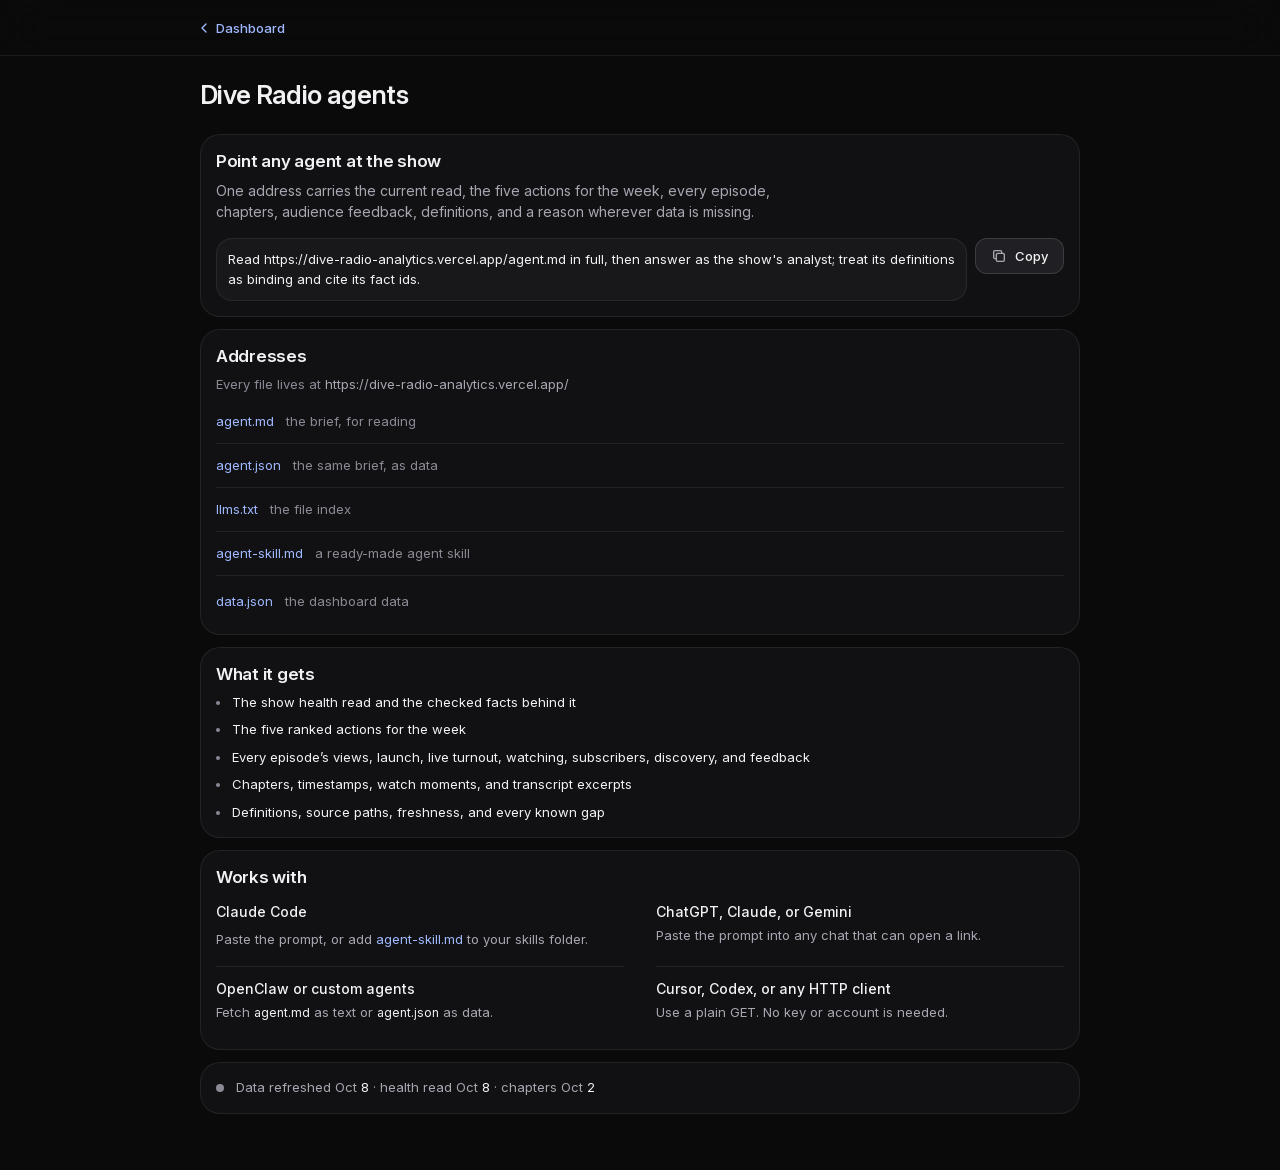
==== commit dce40b45: "Critic round 1, minors 7–23: type, charts, phone units, focus, About U+2212 minus; the sparkline's a" ====
--- a/agents.html
+++ b/agents.html
@@ -171,7 +171,6 @@
   --d-card: 12px; --d-inner: 8px; --d-stack: 8px; --d-section: 16px; --d-row: 8px; --d-pane: 24px;
 }
 @media (min-width: 48rem) { :root[data-density="compact"] { --d-gutter: 16px; } }
-  :root { --gap: 16px; }
   /* ===== components.css 3.1.1: the system recipes the Agents page uses, copied verbatim =====
      Each group below (groups are separated by a blank line) is a run of whole lines of the
      system's components.css; validator 1q2 checks every group against the vendored copy,
@@ -223,6 +222,8 @@
     background: var(--surface-2); box-shadow: inset 0 0 0 1px var(--line);
     color: var(--fg-1); font-family: inherit; font-size: var(--text-body-sm); line-height: 1.5;
     white-space: pre-wrap; overflow-wrap: anywhere; }
+  .copystatus { margin: 8px 0 0; font-size: var(--text-body-sm); color: var(--fg-2); }
+  .copystatus:empty { margin: 0; }
   /* Copy: the system's secondary button */
   button { position: relative; display: inline-flex; align-items: center; justify-content: center; gap: 8px; height: 44px;
     border: 0; border-radius: var(--radius-lg); padding: 0 16px; background: var(--surface-3); box-shadow: inset 0 0 0 1px var(--line-strong);
@@ -285,8 +286,9 @@
       <p>One address carries the current read, the five actions for the week, every episode, chapters, audience feedback, definitions, and a reason wherever data is missing.</p>
       <div class="prompt">
         <code id="agentprompt">Read https://dive-radio-analytics.vercel.app/agent.md in full, then answer as the show's analyst; treat its definitions as binding and cite its fact ids.</code>
-        <button type="button" id="agentcopy" aria-live="polite"><svg viewBox="0 0 24 24" fill="none" stroke="currentColor" stroke-width="2" stroke-linecap="round" stroke-linejoin="round" aria-hidden="true"><rect x="8" y="8" width="12" height="12" rx="2"/><path d="M16 8V6a2 2 0 0 0-2-2H6a2 2 0 0 0-2 2v8a2 2 0 0 0 2 2h2"/></svg><span id="agentcopylabel">Copy</span></button>
+        <button type="button" id="agentcopy"><svg viewBox="0 0 24 24" fill="none" stroke="currentColor" stroke-width="2" stroke-linecap="round" stroke-linejoin="round" aria-hidden="true"><rect x="8" y="8" width="12" height="12" rx="2"/><path d="M16 8V6a2 2 0 0 0-2-2H6a2 2 0 0 0-2 2v8a2 2 0 0 0 2 2h2"/></svg><span id="agentcopylabel">Copy</span></button>
       </div>
+      <p class="copystatus" id="agentcopystatus" role="status"></p>
     </section>
 
     <section class="card">
@@ -334,14 +336,24 @@
 const AGENT_PROMPT = document.getElementById("agentprompt").textContent;
 const copy = document.getElementById("agentcopy");
 const copyLabel = document.getElementById("agentcopylabel");
+// the result is announced by a status line under the well (steward F15); the button keeps its name
+const copyStatus = document.getElementById("agentcopystatus");
+let copyTimer = 0;
 copy.addEventListener("click", async () => {
+  clearTimeout(copyTimer);
   try {
     await navigator.clipboard.writeText(AGENT_PROMPT);
     copyLabel.textContent = "Copied";
+    copyStatus.textContent = "Copied to the clipboard.";
   } catch {
-    copyLabel.textContent = "Select and copy";
+    // no clipboard here: select the prompt so one keystroke copies it
+    const range = document.createRange();
+    range.selectNodeContents(document.getElementById("agentprompt"));
+    const sel = getSelection(); sel.removeAllRanges(); sel.addRange(range);
+    copyLabel.textContent = "Copy";
+    copyStatus.textContent = "Couldn’t copy here. The prompt is selected: press Command-C or Ctrl+C.";
   }
-  setTimeout(() => { copyLabel.textContent = "Copy"; }, 1800);
+  copyTimer = setTimeout(() => { copyLabel.textContent = "Copy"; copyStatus.textContent = ""; }, 4000);
 });
 
 const data = window.DIVE_DATA;
@@ -350,9 +362,12 @@
   freshness.textContent = "Freshness dates are unavailable.";
 } else {
   const num = (text) => `<span class="n">${String(text).replace(/[&<>"]/g, "")}</span>`;
-  const dates = [`Data refreshed ${num(data.generatedAt.slice(0, 10))}`];
-  if (data.health?.date) dates.push(`health read ${num(data.health.date)}`);
-  if (data.chaptersUpdatedAt) dates.push(`chapters ${num(data.chaptersUpdatedAt.slice(0, 10))}`);
+  // "Oct 8", as the dashboard writes dates: the month is a word, only the day is a figure
+  // (Inter's tabular forms would widen an ISO date's hyphens)
+  const day = (iso) => { const d = new Date(`${String(iso).slice(0, 10)}T12:00:00Z`); return `${d.toLocaleDateString("en-US", { month: "short", timeZone: "UTC" })} ${num(d.getUTCDate())}`; };
+  const dates = [`Data refreshed ${day(data.generatedAt)}`];
+  if (data.health?.date) dates.push(`health read ${day(data.health.date)}`);
+  if (data.chaptersUpdatedAt) dates.push(`chapters ${day(data.chaptersUpdatedAt)}`);
   freshness.innerHTML = dates.join(" · ");
 }
 </script>
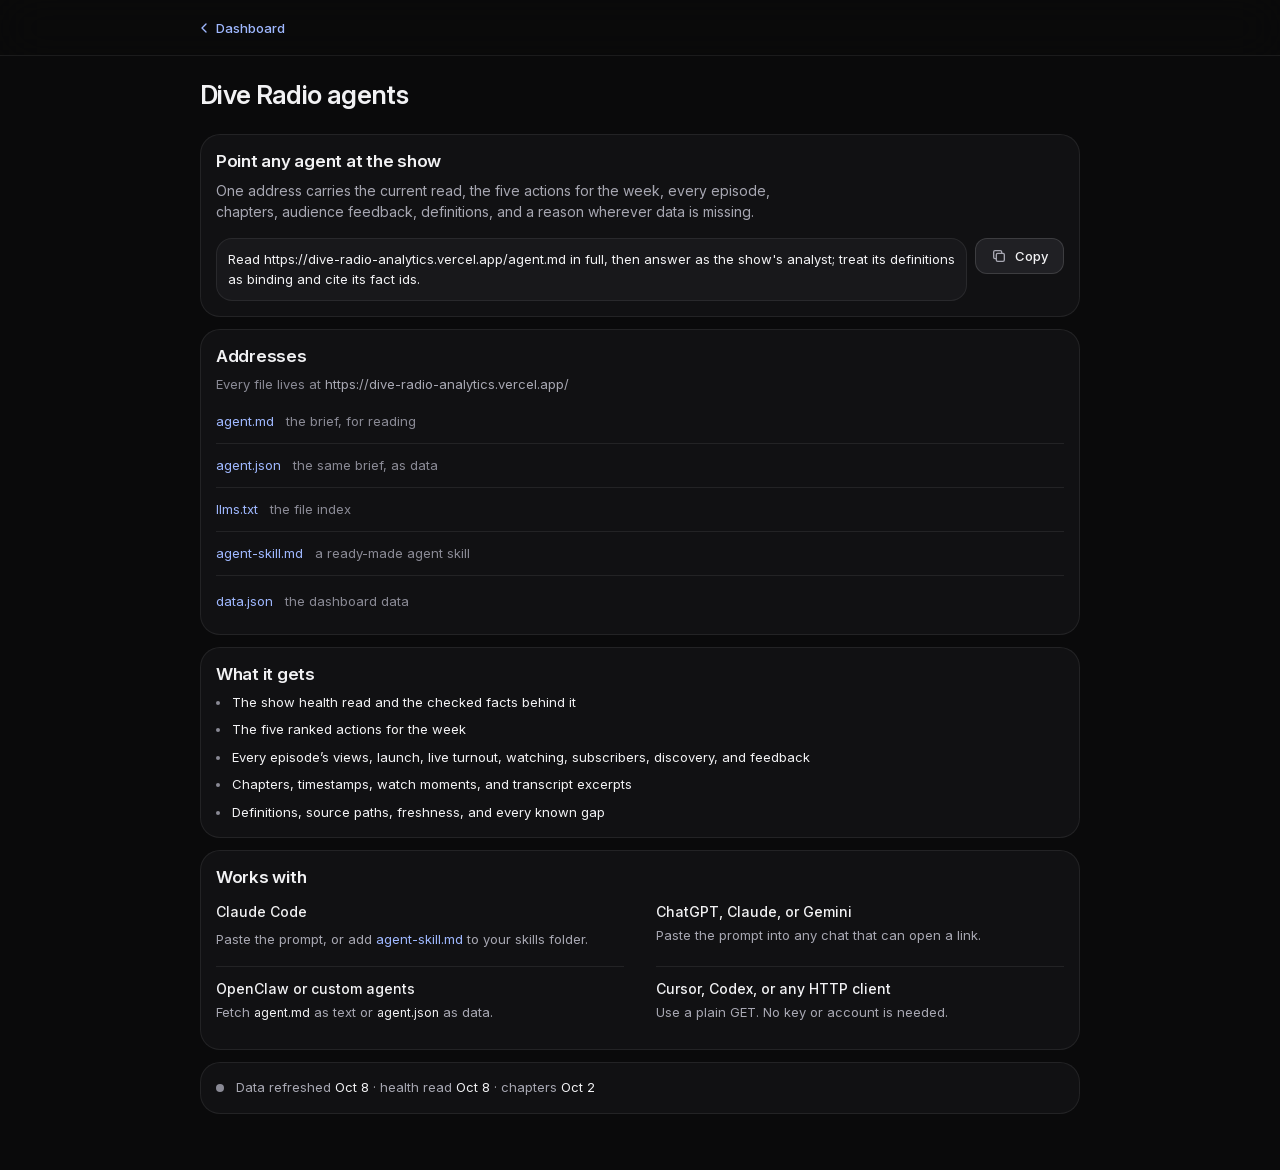
==== commit b116323a: "Critic round 2: the Episodes card draws its own measure; five minors The round-1 facts grid is gone:" ====
--- a/agents.html
+++ b/agents.html
@@ -259,6 +259,7 @@
   .fresh { display: flex; align-items: center; gap: 12px; }
   .fresh i { width: 8px; height: 8px; border-radius: var(--radius-full); background: var(--fg-3); flex: none; }
   .fresh p { font-size: var(--text-body-sm); color: var(--fg-2); }
+  .fresh .d { color: var(--fg-1); }   /* one date reads as one value: the month word and the day figure share a colour */
   .n { font-family: var(--font-num); font-variant-numeric: tabular-nums; font-feature-settings: "tnum"; color: var(--fg-1); white-space: nowrap; overflow-wrap: normal; }
   @media (max-width: 640px) {
     .prompt, .runtimes { grid-template-columns: 1fr; }
@@ -364,7 +365,7 @@
   const num = (text) => `<span class="n">${String(text).replace(/[&<>"]/g, "")}</span>`;
   // "Oct 8", as the dashboard writes dates: the month is a word, only the day is a figure
   // (Inter's tabular forms would widen an ISO date's hyphens)
-  const day = (iso) => { const d = new Date(`${String(iso).slice(0, 10)}T12:00:00Z`); return `${d.toLocaleDateString("en-US", { month: "short", timeZone: "UTC" })} ${num(d.getUTCDate())}`; };
+  const day = (iso) => { const d = new Date(`${String(iso).slice(0, 10)}T12:00:00Z`); return `<span class="d">${d.toLocaleDateString("en-US", { month: "short", timeZone: "UTC" })} ${num(d.getUTCDate())}</span>`; };
   const dates = [`Data refreshed ${day(data.generatedAt)}`];
   if (data.health?.date) dates.push(`health read ${day(data.health.date)}`);
   if (data.chaptersUpdatedAt) dates.push(`chapters ${day(data.chaptersUpdatedAt)}`);
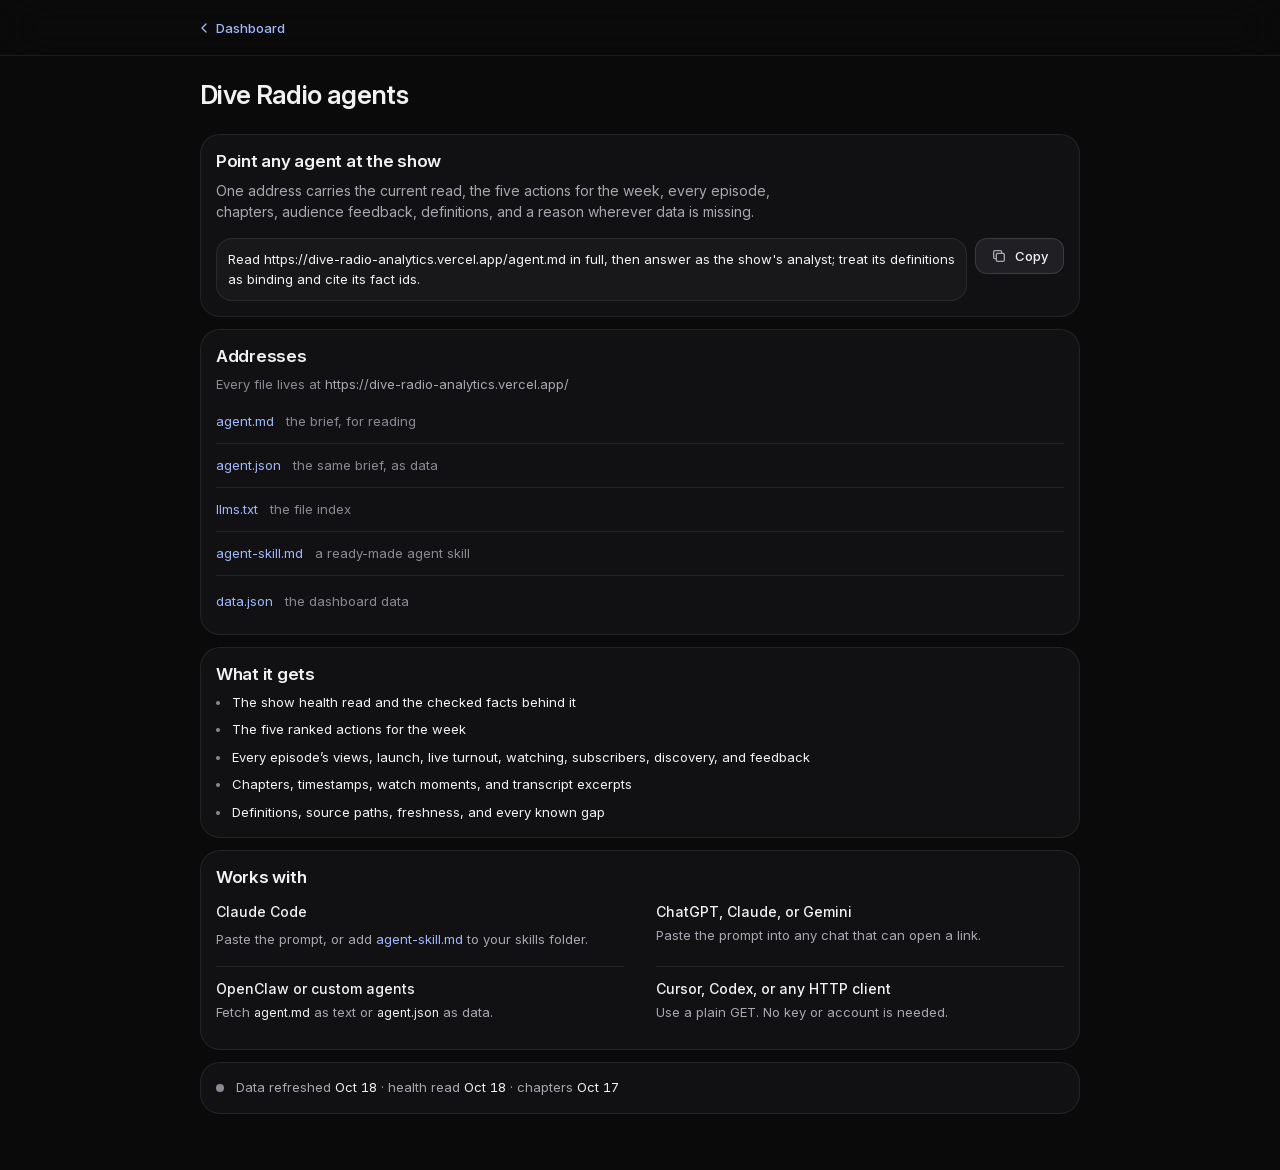
==== commit 871ac87d: "Sponsor page rebuilt for buyers; the inlined Inter loads before first layout on all three pages Spon" ====
--- a/agents.html
+++ b/agents.html
@@ -8,7 +8,7 @@
 <title>Dive Radio — Agents</title>
 <style>
   /* Inter, Latin subset, variable weight 100–900 and optical size 14–32 — © 2016 The Inter Project Authors, SIL Open Font License 1.1 */
-  @font-face { font-family: "Inter"; font-style: normal; font-weight: 100 900; font-display: swap; src: url([data-uri]) format("woff2"); unicode-range: U+0000-00FF, U+0131, U+0152-0153, U+02BB-02BC, U+02C6, U+02DA, U+02DC, U+0304, U+0308, U+0329, U+2000-206F, U+20AC, U+2122, U+2191, U+2193, U+2212, U+2215, U+FEFF, U+FFFD; }
+  @font-face { font-family: "Inter"; font-style: normal; font-weight: 100 900; font-display: block; src: url([data-uri]) format("woff2"); unicode-range: U+0000-00FF, U+0131, U+0152-0153, U+02BB-02BC, U+02C6, U+02DA, U+02DC, U+0304, U+0308, U+0329, U+2000-206F, U+20AC, U+2122, U+2191, U+2193, U+2212, U+2215, U+FEFF, U+FFFD; }
   @font-face { font-family: "Inter Fallback"; src: local("Arial"); ascent-override: 90.44%; descent-override: 22.52%; line-gap-override: 0%; size-adjust: 107.12%; }
   /* ===== Smart Sharps design system 3.1.1 (2026-10-08) =====
      The system's tokens.css follows verbatim — validator block 1q2 locks it
@@ -179,6 +179,8 @@
 /* v3.1.1: a link's ring takes the link buttons' 4 px corners. Zero specificity, so anything that sets its own radius
    keeps it, and rows that draw their ring inside themselves keep their own square shape. */
 :where(a:focus-visible:not(.ss-focus-inset, .ss-panel--list .ss-row--link)) { border-radius: var(--radius-sm); }
+
+button { font: inherit; color: inherit; }
 
 .ss-back { margin-left: -8px; height: 44px; display: inline-flex; align-items: center; gap: 4px; padding: 0 8px 0 4px;
   border-radius: var(--radius-lg); font-size: var(--text-body); font-weight: 500; color: var(--tint-fg); text-decoration: none; }
@@ -271,6 +273,10 @@
     *, *::before, *::after { transition-duration: 0.001ms !important; animation-duration: 0.001ms !important; }
   }
 </style>
+<script>
+/* the inlined Inter starts loading here, before the first layout, so no line is set in the fallback and then moved */
+if (document.fonts) document.fonts.load("1em Inter");
+</script>
 </head>
 <body>
 <header>
